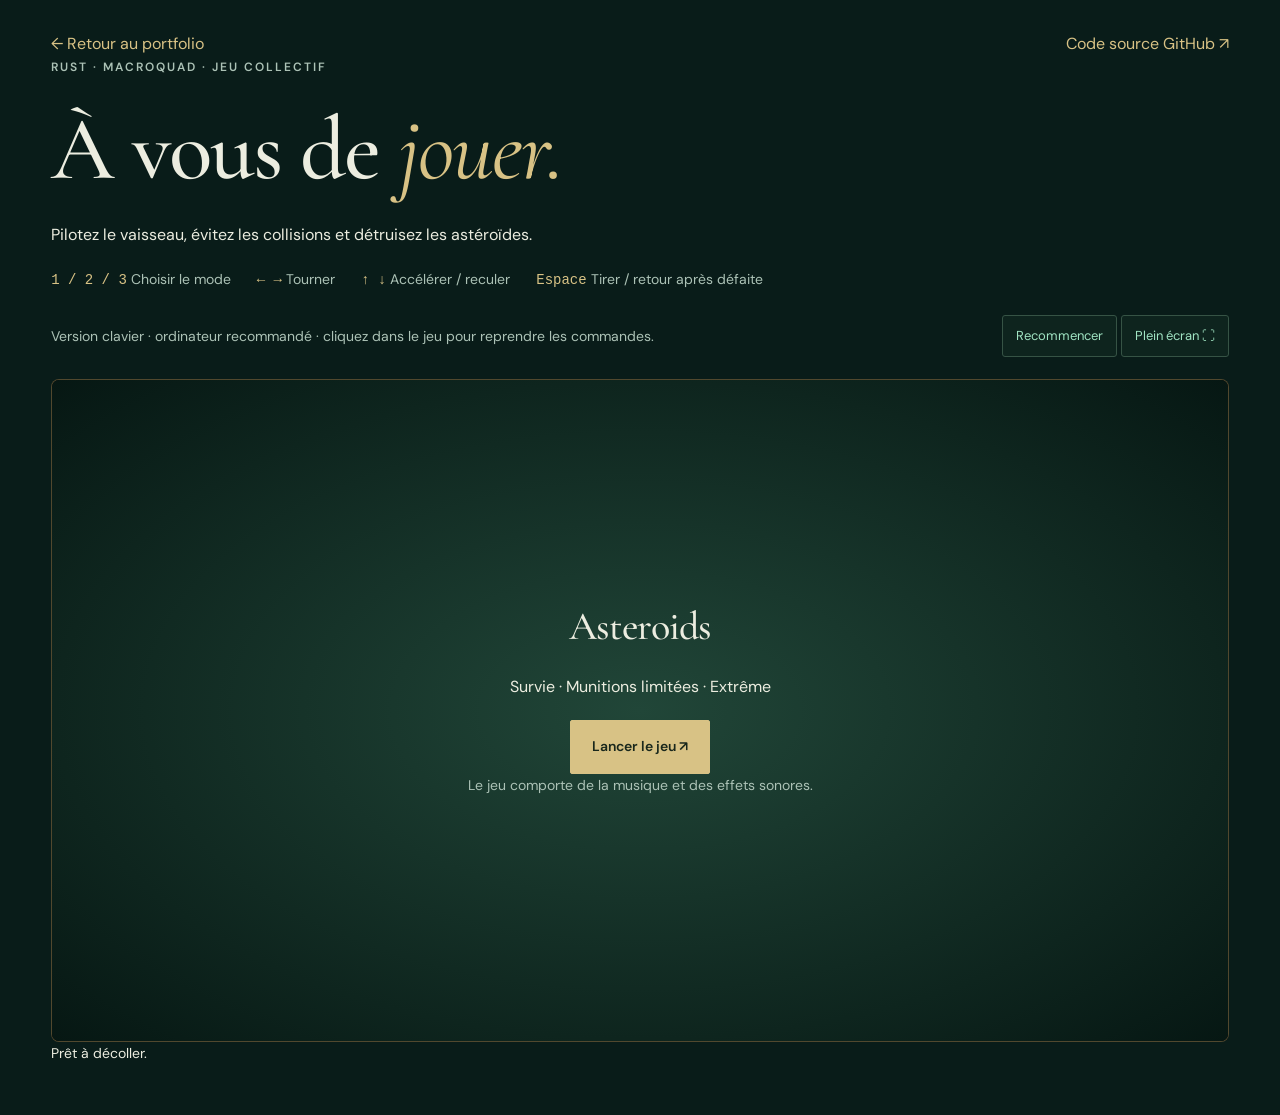
==== asteroids/index.html @ adb58c96 "Build original Asteroids Rust game for WebAssembly and add playable portfolio page" ====
<!doctype html><html lang="fr"><head><meta charset="utf-8"><meta name="viewport" content="width=device-width,initial-scale=1"><title>Jouer à Asteroids — Nazym Bensalem</title><link rel="stylesheet" href="../style.css?v=3"><style>.game-page{max-width:1400px;margin:auto;padding:30px 4%}.game-nav,.game-toolbar{display:flex;justify-content:space-between;gap:20px;align-items:center;flex-wrap:wrap}.game-page h1{font-size:clamp(48px,8vw,90px);margin:24px 0}.game-toolbar{margin:22px 0}.game-stage{position:relative;width:100%;aspect-ratio:16/9;overflow:hidden;background:#000;border:1px solid #d6bf7a60;border-radius:8px}.game-stage iframe{border:0;width:1280px;height:720px;transform-origin:top left;position:absolute;top:0;left:0}.game-stage:fullscreen{border:0;border-radius:0;background:#000;width:100vw;height:100vh}.game-stage:fullscreen iframe{position:absolute}.launch{position:absolute;inset:0;display:grid;place-content:center;text-align:center;padding:24px;background:radial-gradient(ellipse,#214638,#061713)}.launch h2{font-size:40px}.launch button{margin:auto}.controls{display:flex;flex-wrap:wrap;gap:12px 26px;font-size:14px;color:var(--muted)}kbd{color:var(--gold)}#game-status{font-size:14px}.game-nav a{color:var(--gold)}</style></head><body><main class="game-page"><nav class="game-nav"><a href="../#projets">← Retour au portfolio</a><a href="https://github.com/nazym1234/asteroids-game" target="_blank" rel="noopener noreferrer">Code source GitHub ↗</a></nav><p class="eyebrow">RUST · MACROQUAD · JEU COLLECTIF</p><h1>À vous de <em>jouer.</em></h1><p>Pilotez le vaisseau, évitez les collisions et détruisez les astéroïdes.</p><div class="controls"><span><kbd>1 / 2 / 3</kbd> Choisir le mode</span><span><kbd>← →</kbd> Tourner</span><span><kbd>↑ ↓</kbd> Accélérer / reculer</span><span><kbd>Espace</kbd> Tirer / retour après défaite</span></div><div class="game-toolbar"><span class="small-note">Version clavier · ordinateur recommandé · cliquez dans le jeu pour reprendre les commandes.</span><div><button class="setting" id="restart">Recommencer</button> <button class="setting" id="fullscreen">Plein écran ⛶</button></div></div><div class="game-stage" id="stage"><div class="launch" id="launch"><h2>Asteroids</h2><p>Survie · Munitions limitées · Extrême</p><button class="primary" id="start">Lancer le jeu ↗</button><p class="small-note">Le jeu comporte de la musique et des effets sonores.</p></div></div><p id="game-status" role="status">Prêt à décoller.</p></main><script src="page.js"></script></body></html>
---- style.css ----
@import url('https://fonts.googleapis.com/css2?family=Cormorant+Garamond:wght@400;500;600&family=DM+Sans:wght@400;500;600;700&display=swap');
:root{--bg:#091c19;--surface:#102b24;--text:#ecede0;--muted:#acc2b6;--gold:#d8c285;--mint:#a0e4c3;--line:#365345;--serif:'Cormorant Garamond',Georgia,serif;--sans:'DM Sans',sans-serif;--mono:ui-monospace,Consolas,monospace;color-scheme:dark}*{box-sizing:border-box}html{scroll-behavior:smooth;scroll-padding-top:30px}body{margin:0;background:var(--bg);color:var(--text);font:16px/1.7 var(--sans);overflow-x:clip}button,a,summary{-webkit-tap-highlight-color:transparent}button{font:inherit;cursor:pointer}button,a,summary{touch-action:manipulation}a{color:inherit;text-decoration:none}button:focus-visible,a:focus-visible,summary:focus-visible{outline:2px solid var(--gold);outline-offset:5px}button{color:inherit}p{margin:0 0 20px}h1,h2,h3,h4{margin:0;font-weight:500}h1,h2{font-family:var(--serif);line-height:1.05}h1{font-size:clamp(65px,6.8vw,102px);letter-spacing:-2px;margin:22px 0 26px}h2{font-size:clamp(40px,4vw,60px);margin:0 0 26px;letter-spacing:-1px}h1 em,h2 em{font-weight:400;color:var(--gold)}h3{font-size:21px;line-height:1.4;margin-bottom:12px}h4{font-size:16px;color:var(--gold);margin:22px 0 8px}.muted{color:var(--muted)}.gold{color:var(--gold)}.meta,.eyebrow,.small-note{color:var(--muted)}.meta{font:12px/1.6 var(--mono)}.eyebrow{font:12px/1.8 var(--sans);font-weight:600;letter-spacing:2px;text-transform:uppercase}.small-note{font-size:14px;line-height:1.65}.centered{text-align:center}.skip{position:fixed;top:-100px;left:20px;background:var(--gold);color:var(--bg);padding:12px;z-index:99}.skip:focus{top:10px}.ambient{position:fixed;inset:0;z-index:-1;pointer-events:none;background:radial-gradient(ellipse at 85% 20%,#32745428,transparent 50%),radial-gradient(ellipse at 0% 65%,#497b4315,transparent 60%)}header,main,footer{max-width:1480px;margin:auto}header{display:flex;align-items:center;gap:23px;padding:24px 5.5%;border-bottom:1px solid #d8c28524}.brand{font:500 40px var(--serif);color:var(--gold);position:relative;width:48px;height:48px;text-align:center;line-height:48px}.brand span{position:absolute;font:72px/1 var(--serif);left:-5px;top:-15px;opacity:.65}.identity{font-size:14px;letter-spacing:2px}.identity small{display:block;font-size:10px;color:var(--muted);letter-spacing:1.2px;margin-top:3px}.header-actions{margin-left:auto;display:flex;align-items:center;gap:10px}.setting,.github-link{padding:9px 13px;border:1px solid var(--line);background:#132b2390;border-radius:3px;font-size:13px}.setting{color:var(--mint);min-height:42px}.setting span{color:var(--muted);margin-left:6px}.setting[aria-pressed=false]{opacity:.8}.github-link{color:var(--gold);border-color:#d8c28555}.hero{display:grid;grid-template-columns:1.1fr 1fr;gap:40px;align-items:center;padding:58px 5.5% 56px;min-height:650px}.hero-copy .eyebrow:before{content:'◇';color:var(--gold);margin-right:10px}.intro{max-width:470px;font-size:18px;color:var(--muted);line-height:1.85}.hero-actions{display:flex;flex-wrap:wrap;gap:24px;align-items:center;margin-top:32px}.primary{display:inline-flex;align-items:center;justify-content:center;gap:26px;background:var(--gold);color:#19271c;padding:14px 21px;border:1px solid var(--gold);border-radius:2px;font-size:14px;font-weight:600;transition:transform .25s,box-shadow .25s}.primary:hover{transform:translateY(-3px);box-shadow:0 8px 35px #d8c28525}.primary.secondary{background:transparent;color:var(--gold)}.text-link{display:inline-block;color:var(--gold);background:none;border:0;padding:0;font-size:14px;text-decoration:underline;text-underline-offset:6px;text-decoration-color:#d8c28555}.text-link:hover{text-decoration-color:var(--gold)}.spaced{margin-top:25px}.hero-meta{font-size:12px;color:var(--muted);margin:29px 0 0}.hero-meta span{padding:0 10px;color:var(--gold)}.compass-side{min-width:0}.compass-side>.eyebrow{color:var(--gold);font-size:11px;letter-spacing:3px}.compass{position:relative;aspect-ratio:1;width:100%;max-width:500px;margin:0 auto;isolation:isolate;filter:drop-shadow(0 10px 30px #0003)}.outer-ring,.inner-ring,.compass-trace{position:absolute;border-radius:50%;pointer-events:none}.outer-ring{inset:13%;border:1px solid #d8c28570;outline:1px solid #d8c28520;outline-offset:13px;background:repeating-conic-gradient(from 0deg,transparent 0deg 29.5deg,#d8c28530 29.5deg 30deg);animation:turn 90s linear infinite;mask-image:radial-gradient(transparent 61%,#000 62%)}.inner-ring{inset:26%;border:1px dashed #d8c28566;animation:turn 60s linear infinite reverse}.compass-trace{inset:32%;border:1px solid #a0e4c338;box-shadow:0 0 70px #73d3a11a,inset 0 0 40px #9ee6bf08;animation:breathe 5s ease-in-out infinite}.wheel{--rotation:0deg;--counter:0deg;position:absolute;inset:0;transform:rotate(var(--rotation));transition:transform 1.15s cubic-bezier(.2,.75,.2,1)}.spoke{position:absolute;inset:0;transform:rotate(var(--position));pointer-events:none}.orb-node{position:absolute;top:5%;left:50%;width:108px;height:86px;display:flex;flex-direction:column;align-items:center;justify-content:center;gap:2px;margin-left:-54px;background:linear-gradient(135deg,#193e30,#0c231e);border:1px solid #8baa7255;border-radius:10px;transform:rotate(calc(var(--counter) + var(--unposition)));transition:transform 1.15s cubic-bezier(.2,.75,.2,1),background .3s,box-shadow .3s,border-color .3s;font-size:13px;pointer-events:auto;box-shadow:0 5px 25px #0005}.orb-symbol{font-family:var(--serif);font-size:29px;line-height:1.2;color:var(--mint)}.orb-node:hover{border-color:var(--gold);box-shadow:0 0 30px #d8c28520}.orb-node.active{border-color:var(--gold);background:linear-gradient(135deg,#d8c285,#bda267);color:#13271c;box-shadow:0 0 40px #d8c28530}.orb-node.active .orb-symbol{color:#244a35}.core{position:absolute;inset:35%;border-radius:50%;border:1px solid #d8c28570;background:radial-gradient(circle,#234f3c,#0d261f);display:flex;flex-direction:column;align-items:center;justify-content:center;pointer-events:none;box-shadow:inset 0 0 30px #c5da9620,0 0 24px #a0e4c318}.core>span:first-child{font:9px var(--sans);letter-spacing:1.5px;color:var(--gold)}.core strong{font:500 48px/1.2 var(--serif);color:var(--gold)}.core>span:last-child{font-size:12px;color:var(--mint)}.compass-controls{display:flex;align-items:center;justify-content:center;gap:25px;margin-top:8px}.compass-controls p{font:italic 18px var(--serif);color:var(--muted);margin:0}.compass-controls button{background:none;border:1px solid var(--line);border-radius:50%;width:38px;height:38px;color:var(--gold);transition:background .2s}.compass-controls button:hover{background:var(--surface)}.divider{border-block:1px solid #d8c28530;display:flex;align-items:center;justify-content:space-between;gap:25px;padding:17px 5.5%;font-size:11px;letter-spacing:2px;color:var(--muted);overflow:hidden;white-space:nowrap}.divider i{font:22px var(--serif);color:var(--gold)}.explorer{padding:48px 5.5% 85px}.section-top{display:flex;justify-content:space-between;align-items:center}.section-top p{margin:0}.section-top>span{color:var(--gold);font:12px var(--mono)}.tabs{display:grid;grid-template-columns:repeat(6,1fr);gap:8px;border-bottom:1px solid var(--line);margin:18px 0 42px}.tabs button{background:none;border:0;border-bottom:2px solid transparent;padding:20px 8px;color:var(--muted);text-align:left;white-space:nowrap;font-size:14px;transition:color .3s,border-color .3s}.tabs small{color:#7e9c86;font:11px var(--mono);margin-right:8px}.tabs button.active{border-bottom-color:var(--gold);color:var(--gold)}.tabs button.active small{color:var(--gold)}.tabs button:hover{color:var(--text)}#panel{min-height:410px;outline:none}.arrive{animation:reveal .55s ease both}.two-col{display:grid;grid-template-columns:1fr 1.2fr;gap:64px}.two-col>div{min-width:0}.two-col p{color:var(--muted)}.two-col p.gold{color:var(--gold)}.card{background:linear-gradient(125deg,#16392b80,#10292080);border:1px solid var(--line);border-radius:5px;position:relative}.card:before{content:'';position:absolute;top:-1px;left:-1px;width:18px;height:18px;border-top:1px solid var(--gold);border-left:1px solid var(--gold);border-radius:5px 0 0 0;pointer-events:none}.principles{display:flex;flex-direction:column;gap:16px}.principle{display:flex;gap:23px;padding:25px}.principle>span{color:var(--gold);font:24px var(--serif)}.principle p{font-size:15px;margin:0}.principle h3{margin-bottom:8px}.tags{display:flex;flex-wrap:wrap;gap:7px;margin:20px 0}.tags span{font-size:12px;line-height:1.5;color:#c1d8c8;background:#a0e4c307;border:1px solid #799a7d40;padding:5px 9px;border-radius:3px}.team{border-block:1px solid var(--line);margin-top:35px}.team summary{display:flex;justify-content:space-between;gap:20px;color:var(--gold);padding:20px 0;cursor:pointer;list-style:none;font-size:16px}.team>div{padding:10px 0 18px}.team h3{font-size:19px}.team p{font-size:15px}.mission{border-bottom:1px solid var(--line)}.mission:first-of-type{border-top:1px solid var(--line)}.mission summary{display:flex;align-items:center;gap:18px;padding:22px 10px 22px 0;cursor:pointer;list-style:none;transition:background .2s}.mission summary:hover{background:#a0e4c306}.mission summary::-webkit-details-marker,.team summary::-webkit-details-marker{display:none}.mission-number{font:18px var(--serif);color:var(--gold)}.mission summary strong{font-size:16px;font-weight:500;display:block}.mission summary small{font-size:13px;line-height:1.5;color:var(--muted);display:block;margin-top:4px}.plus{margin-left:auto;color:var(--gold);font-size:23px;transition:transform .35s}.mission[open] .plus{transform:rotate(45deg)}.mission-body{padding:0 15px 28px 39px;animation:reveal .4s ease}.mission-body p,.mission-body li{font-size:15px;color:var(--muted)}ul{padding-left:20px}li{margin:8px 0}details[open]>div{animation:reveal .4s ease}.heading-row{display:flex;align-items:center;justify-content:space-between;gap:30px}.project-grid{display:grid;grid-template-columns:repeat(3,1fr);gap:22px;margin-top:28px}.project{display:flex;flex-direction:column;padding:25px;transition:transform .3s,border-color .3s,box-shadow .3s}.project:hover{transform:translateY(-6px);border-color:#d8c28590;box-shadow:0 15px 40px #0003}.project-head{display:flex;align-items:center;justify-content:space-between;gap:10px;margin-bottom:22px}.project-head .meta{font-size:10px;text-align:right}.project-symbol{font:38px var(--serif);color:var(--gold)}.project h3{font:500 28px/1.1 var(--serif)}.project>p{font-size:15px;color:var(--muted);margin:0}.project .tags{margin-bottom:25px}.explore-project{display:flex;justify-content:space-between;width:100%;margin-top:auto;padding:15px 0 0;border:0;border-top:1px solid var(--line);background:none;color:var(--gold);font-size:14px;text-align:left}.explore-project span{transition:transform .2s}.explore-project:hover span{transform:translate(3px,-3px)}.timeline{border-left:1px solid #d8c28566;margin:35px 0 0 6px;padding-left:30px}.timeline article{position:relative;padding-bottom:30px}.timeline article:before{content:'';position:absolute;left:-35px;top:5px;width:9px;height:9px;background:var(--gold);transform:rotate(45deg)}.timeline h3{font-size:20px;margin:10px 0}.timeline p{font-size:15px;margin-bottom:7px}.cert-heading{font:32px var(--serif);margin-bottom:24px}.certs{display:grid;gap:16px;margin-bottom:20px}.cert{padding:24px;display:flex;gap:20px}.cert-icon{font:32px var(--serif);color:var(--gold)}.cert h3{font-size:19px;margin-bottom:6px}.cert p{font-size:14px;margin-bottom:14px}.badge{font-size:12px;padding:5px 9px;border:1px solid var(--line);border-radius:3px;color:var(--muted)}.badge.done{color:var(--mint);border-color:#a0e4c34d}.badge.progress{color:var(--gold);border-color:#d8c28566}.stack-grid{display:grid;grid-template-columns:repeat(3,1fr);gap:20px;margin-top:30px}.stack-card{padding:24px}.stack-symbol{font:32px var(--serif);color:var(--gold);display:block;margin-bottom:15px}.stack-card h3{font-size:17px}.stack-card .tags{margin-bottom:0}.languages{display:grid;gap:17px}.language{display:flex;align-items:center;gap:22px;padding:24px}.language>span{font:30px var(--serif);color:var(--gold);min-width:42px}.language h3{margin-bottom:4px;font-size:19px}.language p{margin:0;font-size:14px}.language>strong{font-size:13px;font-weight:500;color:var(--mint);margin-left:auto}.modal-open{overflow:hidden}dialog{width:min(760px,calc(100vw - 30px));max-height:90dvh;margin:auto;overflow-y:auto;padding:30px 38px 36px;background:#0d261f;border:1px solid #d8c28588;border-radius:6px;color:var(--text);box-shadow:0 30px 100px #000a}dialog[open]{animation:dialog-reveal .4s ease}dialog::backdrop{background:#030f0be0;backdrop-filter:blur(7px)}.dialog-top{display:flex;align-items:center;justify-content:space-between;gap:20px;margin-bottom:24px}.dialog-top .eyebrow{font-size:11px}.close{border:1px solid var(--line);background:transparent;width:40px;height:40px;font-size:26px;color:var(--gold);border-radius:50%}dialog h2{font-size:48px;margin-bottom:20px}dialog h3{font-size:18px;color:var(--gold);margin-top:28px}dialog p,dialog li{color:var(--muted);font-size:16px}dialog .tags{margin-bottom:28px}.project-flow{padding:24px;border:1px solid var(--line);background:#061a14;margin:28px 0}.flow-buttons{display:flex;gap:10px;margin:15px 0}.flow-buttons button{flex:1;display:flex;flex-direction:column;gap:8px;align-items:center;background:#153326;border:1px solid #365345;border-radius:3px;padding:13px 9px;color:var(--muted);font-size:14px}.flow-buttons small{font:12px var(--mono);color:var(--gold)}.flow-buttons button.active{background:#284b34;border-color:var(--gold);color:var(--text)}#step-detail{font-size:15px;margin:20px 0 0;min-height:52px}footer{border-top:1px solid #d8c28530;padding:30px 5.5%;display:flex;justify-content:space-between;align-items:center;gap:25px;color:var(--muted);font-size:13px}footer strong{font:27px var(--serif);color:var(--gold)}footer p{margin:5px 0;font-size:12px}footer>a{color:var(--gold)}.no-js{padding:30px;text-align:center}.no-js a{text-decoration:underline}@keyframes turn{to{transform:rotate(360deg)}}@keyframes breathe{50%{box-shadow:0 0 80px #73d3a133,inset 0 0 30px #9ee6bf15;transform:scale(1.04)}}@keyframes reveal{from{opacity:0;transform:translateY(17px)}to{opacity:1;transform:translateY(0)}}@keyframes dialog-reveal{from{opacity:0;transform:translateY(20px) scale(.97)}to{opacity:1;transform:translateY(0) scale(1)}}.reduce-motion *,.reduce-motion *:before,.reduce-motion *:after{animation:none!important;transition:none!important;scroll-behavior:auto!important}html:has(.reduce-motion){scroll-behavior:auto}.reduce-motion .project:hover{transform:none}@media(prefers-reduced-motion:reduce){html{scroll-behavior:auto}body:not(.force-motion) *,body:not(.force-motion) *:before,body:not(.force-motion) *:after{animation:none!important;transition:none!important}}@media(min-width:1500px){header,main,footer{border-inline:1px solid #d8c28512}}@media(max-width:1050px){.hero{gap:20px}.header-actions .setting span{display:none}.two-col{gap:35px}.project-grid,.stack-grid{grid-template-columns:repeat(2,1fr)}.orb-node{width:92px;height:76px;margin-left:-46px;font-size:12px}.core strong{font-size:40px}.tabs small{display:none}.identity{font-size:12px}.hero{min-height:580px}h1{font-size:78px}.hero-actions{gap:20px}}@media(max-width:750px){header{padding:17px 5%;gap:14px}.identity{font-size:11px;letter-spacing:1px}.identity small{font-size:8px;max-width:160px}.header-actions{gap:6px}.setting{padding:6px 10px}.github-link{padding:8px;font-size:12px}.brand{width:36px;font-size:32px}.brand span{font-size:60px;top:-5px;left:-8px}.hero{grid-template-columns:1fr;padding:40px 6% 35px;gap:40px}h1{font-size:clamp(62px,14vw,90px);margin-top:18px}.hero .eyebrow{font-size:10px}.intro{font-size:17px}.hero-actions{gap:22px}.hero-meta{font-size:11px}.compass{max-width:430px}.compass-side>.eyebrow{margin-bottom:14px}.orb-node{width:92px;height:75px;margin-left:-46px;top:5%;font-size:12px}.compass-controls{margin-top:5px}.divider{justify-content:flex-start;gap:25px;padding-block:15px;font-size:10px}.explorer{padding:34px 6% 60px}.section-top .eyebrow{font-size:10px}.tabs{display:flex;overflow-x:auto;gap:25px;margin-bottom:32px}.tabs button{padding:18px 0;flex-shrink:0;font-size:14px}.two-col{grid-template-columns:1fr;gap:35px}.project-grid,.stack-grid{gap:16px}.project{padding:22px}.heading-row{display:block}.heading-row .primary{margin-bottom:20px}h2{font-size:44px}.language{padding:20px;gap:15px}.project-flow{padding:18px}.team{margin-top:25px}dialog{padding:23px;max-height:92dvh}dialog h2{font-size:40px}.mission summary{gap:14px}.mission-body{padding-left:30px}footer{flex-wrap:wrap;gap:18px}footer>a:last-child{margin-left:auto}.core>span:first-child{font-size:8px;letter-spacing:1px}.core>span:last-child{font-size:11px}.compass-controls p{font-size:17px}}@media(max-width:480px){.project-grid,.stack-grid{grid-template-columns:1fr}.header-actions .github-link{display:none}.hero-actions .primary{font-size:13px}.hero-actions .text-link{font-size:13px}.orb-node{width:80px;height:68px;margin-left:-40px;font-size:11px}.orb-symbol{font-size:25px}.compass{max-width:360px}.core strong{font-size:34px}.hero-meta span{padding:0 5px}.mission summary small{font-size:12px}.language>strong{font-size:12px}.flow-buttons{gap:6px}.flow-buttons button{font-size:12px;padding:12px 6px}.cert{padding:20px}.identity{font-size:10px}.compass-side>.eyebrow{font-size:10px}}@media(min-width:751px) and (prefers-reduced-motion:no-preference){.hero-copy{animation:reveal .8s ease both}.compass-side{animation:reveal 1s .12s ease both}}


/* Portrait: crop the original circle in CSS without altering the photograph. */
.portrait-row{display:flex;align-items:center;gap:24px;margin-bottom:26px}.portrait{position:relative;width:128px;height:128px;flex-shrink:0;border-radius:50%;overflow:hidden;box-shadow:0 0 0 2px var(--gold),0 0 0 8px #d6bf7a12}.portrait img{position:absolute;width:116.08%;height:auto;max-width:none;left:-8.75%;top:-6.86%}.portrait-row .eyebrow{display:block;font-size:12px}.contact-shortcut{display:block;margin-top:13px}.hero-socials{display:flex;flex-wrap:wrap;gap:24px;align-items:center;margin:22px 0}.social-link{display:inline-flex;align-items:center;gap:9px;color:var(--gold);font-size:14px}.linkedin-icon{width:24px;height:24px;flex-shrink:0}.organization{display:flex;align-items:center;gap:15px}.sg-logo{width:42px;height:42px}.university-brand{margin:22px 0}.university-logo{display:block;width:190px;height:auto;background:#fff;padding:12px;border-radius:4px;box-sizing:content-box}.contact-section{padding:55px 5.5% 75px;border-top:1px solid #d8c28530;scroll-margin-top:25px}.contact-email{display:inline-block;color:var(--gold);overflow-wrap:anywhere;margin:12px 0}.contact-form{padding:30px}.contact-form label{display:flex;flex-direction:column;gap:9px;font-size:14px;color:var(--gold);margin-bottom:20px}.contact-form input,.contact-form textarea{width:100%;min-width:0;border:1px solid #426052;border-radius:4px;padding:13px;background:#071b16;color:var(--text);font:inherit}.contact-form input:focus,.contact-form textarea:focus{outline:2px solid var(--gold);outline-offset:2px}.contact-form input::placeholder,.contact-form textarea::placeholder{color:#a0b2a8}.contact-form textarea{resize:vertical;min-height:140px}.form-row{display:grid;grid-template-columns:1fr 1fr;gap:18px}.contact-form .honeypot{display:none}.contact-section .small-note a{text-decoration:underline}.contact-form .primary{margin-top:12px}.thanks-page{max-width:720px;margin:10vh auto;padding:45px}.thanks-page .primary{display:inline-flex;margin-top:24px}@media(max-width:750px){.contact-section{padding:38px 6% 55px}.contact-form{padding:22px}.portrait{width:108px;height:108px}.form-row{grid-template-columns:1fr;gap:0}.portrait-row{gap:20px}.thanks-page{margin:5vh 5%;padding:28px}}
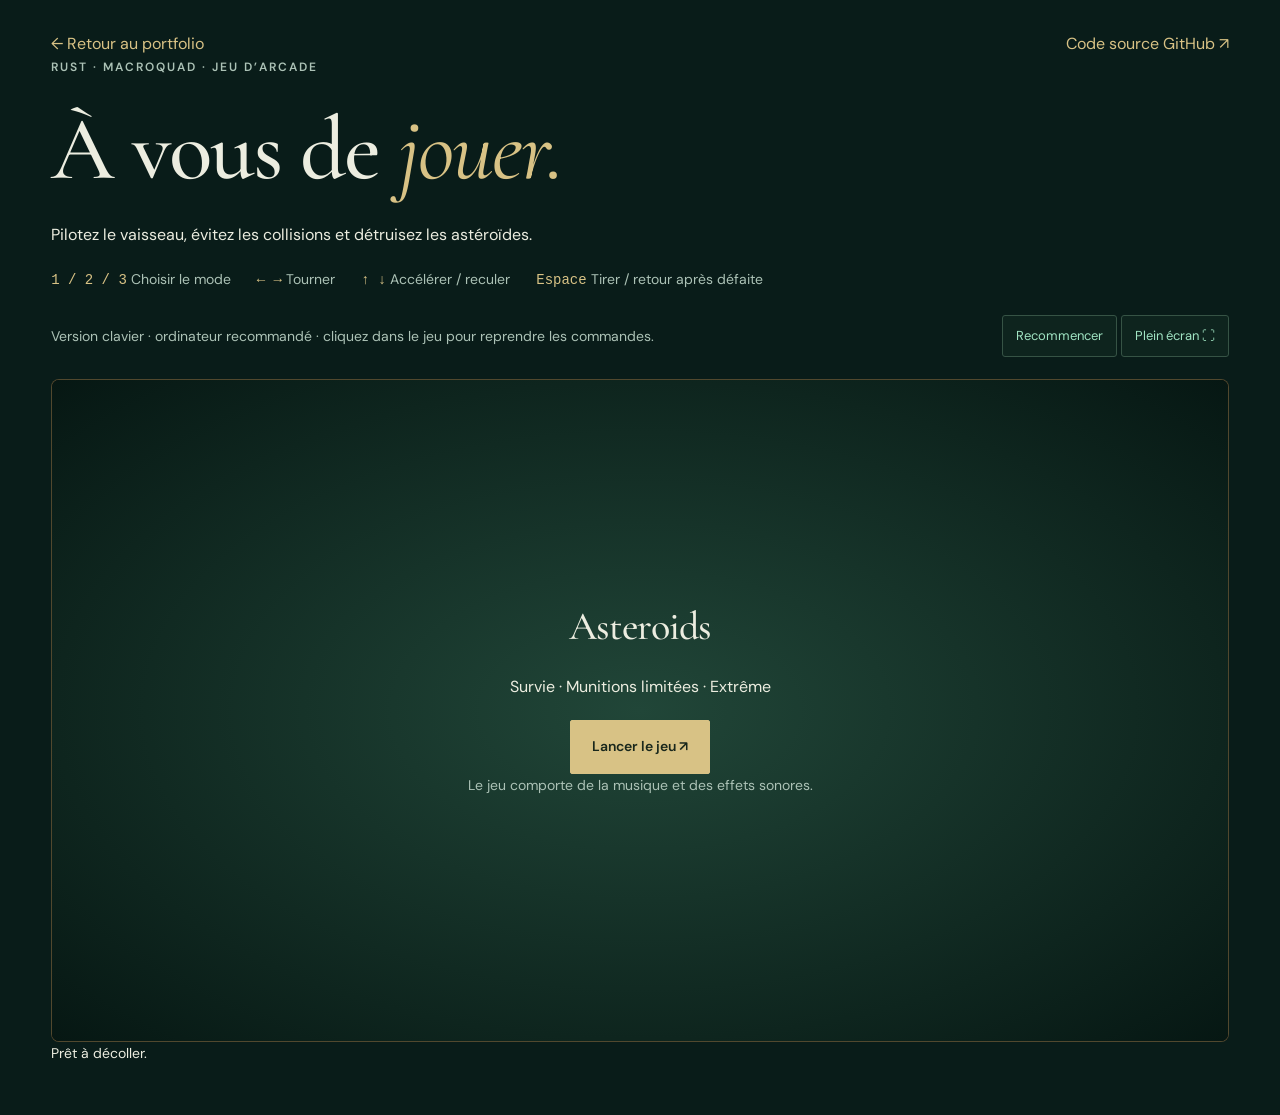
==== commit 5ea8cb95: "Add playable OCaml Flappy, keep game links in projects, simplify Asteroids copy" ====
--- a/asteroids/index.html
+++ b/asteroids/index.html
@@ -1 +1 @@
-<!doctype html><html lang="fr"><head><meta charset="utf-8"><meta name="viewport" content="width=device-width,initial-scale=1"><title>Jouer à Asteroids — Nazym Bensalem</title><link rel="stylesheet" href="../style.css?v=3"><style>.game-page{max-width:1400px;margin:auto;padding:30px 4%}.game-nav,.game-toolbar{display:flex;justify-content:space-between;gap:20px;align-items:center;flex-wrap:wrap}.game-page h1{font-size:clamp(48px,8vw,90px);margin:24px 0}.game-toolbar{margin:22px 0}.game-stage{position:relative;width:100%;aspect-ratio:16/9;overflow:hidden;background:#000;border:1px solid #d6bf7a60;border-radius:8px}.game-stage iframe{border:0;width:1280px;height:720px;transform-origin:top left;position:absolute;top:0;left:0}.game-stage:fullscreen{border:0;border-radius:0;background:#000;width:100vw;height:100vh}.game-stage:fullscreen iframe{position:absolute}.launch{position:absolute;inset:0;display:grid;place-content:center;text-align:center;padding:24px;background:radial-gradient(ellipse,#214638,#061713)}.launch h2{font-size:40px}.launch button{margin:auto}.controls{display:flex;flex-wrap:wrap;gap:12px 26px;font-size:14px;color:var(--muted)}kbd{color:var(--gold)}#game-status{font-size:14px}.game-nav a{color:var(--gold)}</style></head><body><main class="game-page"><nav class="game-nav"><a href="../#projets">← Retour au portfolio</a><a href="https://github.com/nazym1234/asteroids-game" target="_blank" rel="noopener noreferrer">Code source GitHub ↗</a></nav><p class="eyebrow">RUST · MACROQUAD · JEU COLLECTIF</p><h1>À vous de <em>jouer.</em></h1><p>Pilotez le vaisseau, évitez les collisions et détruisez les astéroïdes.</p><div class="controls"><span><kbd>1 / 2 / 3</kbd> Choisir le mode</span><span><kbd>← →</kbd> Tourner</span><span><kbd>↑ ↓</kbd> Accélérer / reculer</span><span><kbd>Espace</kbd> Tirer / retour après défaite</span></div><div class="game-toolbar"><span class="small-note">Version clavier · ordinateur recommandé · cliquez dans le jeu pour reprendre les commandes.</span><div><button class="setting" id="restart">Recommencer</button> <button class="setting" id="fullscreen">Plein écran ⛶</button></div></div><div class="game-stage" id="stage"><div class="launch" id="launch"><h2>Asteroids</h2><p>Survie · Munitions limitées · Extrême</p><button class="primary" id="start">Lancer le jeu ↗</button><p class="small-note">Le jeu comporte de la musique et des effets sonores.</p></div></div><p id="game-status" role="status">Prêt à décoller.</p></main><script src="page.js"></script></body></html>+<!doctype html><html lang="fr"><head><meta charset="utf-8"><meta name="viewport" content="width=device-width,initial-scale=1"><title>Jouer à Asteroids — Nazym Bensalem</title><link rel="stylesheet" href="../style.css?v=3"><style>.game-page{max-width:1400px;margin:auto;padding:30px 4%}.game-nav,.game-toolbar{display:flex;justify-content:space-between;gap:20px;align-items:center;flex-wrap:wrap}.game-page h1{font-size:clamp(48px,8vw,90px);margin:24px 0}.game-toolbar{margin:22px 0}.game-stage{position:relative;width:100%;aspect-ratio:16/9;overflow:hidden;background:#000;border:1px solid #d6bf7a60;border-radius:8px}.game-stage iframe{border:0;width:1280px;height:720px;transform-origin:top left;position:absolute;top:0;left:0}.game-stage:fullscreen{border:0;border-radius:0;background:#000;width:100vw;height:100vh}.game-stage:fullscreen iframe{position:absolute}.launch{position:absolute;inset:0;display:grid;place-content:center;text-align:center;padding:24px;background:radial-gradient(ellipse,#214638,#061713)}.launch h2{font-size:40px}.launch button{margin:auto}.controls{display:flex;flex-wrap:wrap;gap:12px 26px;font-size:14px;color:var(--muted)}kbd{color:var(--gold)}#game-status{font-size:14px}.game-nav a{color:var(--gold)}</style></head><body><main class="game-page"><nav class="game-nav"><a href="../#projets">← Retour au portfolio</a><a href="https://github.com/nazym1234/asteroids-game" target="_blank" rel="noopener noreferrer">Code source GitHub ↗</a></nav><p class="eyebrow">RUST · MACROQUAD · JEU D’ARCADE</p><h1>À vous de <em>jouer.</em></h1><p>Pilotez le vaisseau, évitez les collisions et détruisez les astéroïdes.</p><div class="controls"><span><kbd>1 / 2 / 3</kbd> Choisir le mode</span><span><kbd>← →</kbd> Tourner</span><span><kbd>↑ ↓</kbd> Accélérer / reculer</span><span><kbd>Espace</kbd> Tirer / retour après défaite</span></div><div class="game-toolbar"><span class="small-note">Version clavier · ordinateur recommandé · cliquez dans le jeu pour reprendre les commandes.</span><div><button class="setting" id="restart">Recommencer</button> <button class="setting" id="fullscreen">Plein écran ⛶</button></div></div><div class="game-stage" id="stage"><div class="launch" id="launch"><h2>Asteroids</h2><p>Survie · Munitions limitées · Extrême</p><button class="primary" id="start">Lancer le jeu ↗</button><p class="small-note">Le jeu comporte de la musique et des effets sonores.</p></div></div><p id="game-status" role="status">Prêt à décoller.</p></main><script src="page.js"></script></body></html>
--- a/style.css
+++ b/style.css
@@ -4,3 +4,9 @@
 
 /* Portrait: crop the original circle in CSS without altering the photograph. */
 .portrait-row{display:flex;align-items:center;gap:24px;margin-bottom:26px}.portrait{position:relative;width:128px;height:128px;flex-shrink:0;border-radius:50%;overflow:hidden;box-shadow:0 0 0 2px var(--gold),0 0 0 8px #d6bf7a12}.portrait img{position:absolute;width:116.08%;height:auto;max-width:none;left:-8.75%;top:-6.86%}.portrait-row .eyebrow{display:block;font-size:12px}.contact-shortcut{display:block;margin-top:13px}.hero-socials{display:flex;flex-wrap:wrap;gap:24px;align-items:center;margin:22px 0}.social-link{display:inline-flex;align-items:center;gap:9px;color:var(--gold);font-size:14px}.linkedin-icon{width:24px;height:24px;flex-shrink:0}.organization{display:flex;align-items:center;gap:15px}.sg-logo{width:42px;height:42px}.university-brand{margin:22px 0}.university-logo{display:block;width:190px;height:auto;background:#fff;padding:12px;border-radius:4px;box-sizing:content-box}.contact-section{padding:55px 5.5% 75px;border-top:1px solid #d8c28530;scroll-margin-top:25px}.contact-email{display:inline-block;color:var(--gold);overflow-wrap:anywhere;margin:12px 0}.contact-form{padding:30px}.contact-form label{display:flex;flex-direction:column;gap:9px;font-size:14px;color:var(--gold);margin-bottom:20px}.contact-form input,.contact-form textarea{width:100%;min-width:0;border:1px solid #426052;border-radius:4px;padding:13px;background:#071b16;color:var(--text);font:inherit}.contact-form input:focus,.contact-form textarea:focus{outline:2px solid var(--gold);outline-offset:2px}.contact-form input::placeholder,.contact-form textarea::placeholder{color:#a0b2a8}.contact-form textarea{resize:vertical;min-height:140px}.form-row{display:grid;grid-template-columns:1fr 1fr;gap:18px}.contact-form .honeypot{display:none}.contact-section .small-note a{text-decoration:underline}.contact-form .primary{margin-top:12px}.thanks-page{max-width:720px;margin:10vh auto;padding:45px}.thanks-page .primary{display:inline-flex;margin-top:24px}@media(max-width:750px){.contact-section{padding:38px 6% 55px}.contact-form{padding:22px}.portrait{width:108px;height:108px}.form-row{grid-template-columns:1fr;gap:0}.portrait-row{gap:20px}.thanks-page{margin:5vh 5%;padding:28px}}
+
+.professional-links{display:flex;align-items:center;gap:24px;margin:22px 0 28px;color:var(--muted);font-size:14px}
+.professional-links a{display:inline-flex;align-items:center;gap:8px}.professional-links .social-link{color:var(--muted)}.professional-links a:hover{color:var(--gold)}
+.arcade-invite{display:flex;align-items:center;gap:18px;padding:19px 21px;border:1px solid #d6bf7a50;background:linear-gradient(110deg,#173b2c88,#0b251d);border-radius:8px;max-width:490px;transition:transform .2s,border-color .2s}.arcade-invite:hover{transform:translateY(-3px);border-color:var(--gold)}
+.arcade-icon{display:grid;place-items:center;flex-shrink:0;width:46px;height:46px;border:1px solid #d6bf7a66;border-radius:50%;font-size:28px;color:var(--gold)}
+.arcade-invite small{display:block;font:9px var(--mono);letter-spacing:1.5px;color:var(--gold)}.arcade-invite strong{display:block;font:28px var(--serif);color:var(--text);margin:3px 0}.arcade-invite>span:nth-child(2)>span{display:block;font-size:12px;color:var(--muted)}.arcade-cta{margin-left:auto;font-size:14px;color:var(--gold);white-space:nowrap}.project .primary{justify-content:center;margin-top:15px}.project .explore-project{margin-top:15px}@media(max-width:480px){.arcade-invite{padding:16px 14px;gap:12px}.arcade-icon{width:36px;height:36px}.arcade-invite>span:nth-child(2)>span{font-size:11px}}
